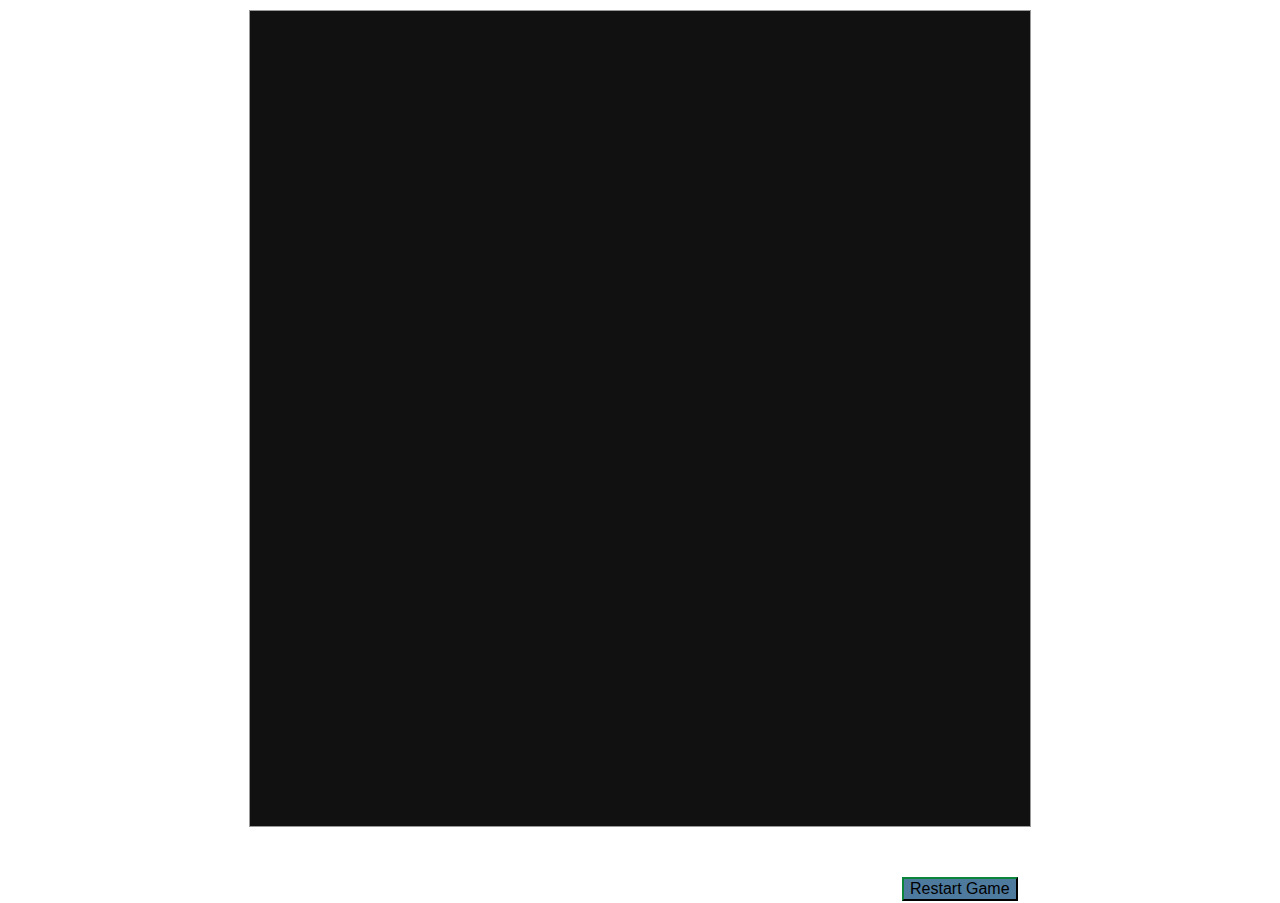
==== Concentration.html @ 76d8490f "Changed HTML Page Name" ====
<!doctype html>
<html lang="en">

<head>
	<meta charset="utf-8">
	<title>Concentration Game</title>

	<!--href sets lin to style within style folder -->
<link rel="stylesheet" type="text/css" href="styles/concentrate.css"> 
</head>
<body>
	<div id="concentration_board"></div>
		<div id ="final"></div>
		<form>
			<input type="button" id="Button" value="Restart Game">
		</form>
	<script src="scripts/concentration.js" />
	</script>
</body>
</html>
---- styles/concentrate.css ----
/* Set Font size for button attribute */
button {
    font-size: 24px;
}

div#concentration_board{
	background:rgb(17, 17, 17);
	border:#999 1px solid;
	width:770px;
    height:805px;
    position: left top;
	padding:5px;
	margin:10px auto;
}
div#concentration_board > div{
    background: url("../images/BackofCard.jpg") no-repeat;
	border:#000 1px solid;
	width:190px;
    height:266px;
    position: left top;
	float:left;
	margin:0px;
	padding:0px;
	font-size:64px;
	cursor: pointer;
    text-align: center;
    line-height: 500;
}

div#final {
    position: absolute;
    width: 770px;
    top: 835px;
    left: 572px;
    background: rgb(17, 17, 17);
    color: rgb(78, 122, 158);
    font-size: 2em;
}
form {
    position: absolute;
    top: 875px;
    left: 900px;
    padding: 2px;
    background-color: rgb(255, 255, 255);
}

form input {
    background-color: rgb(78, 122, 158);
    border-color: rgb(4, 49, 21);
    font-size: 1em;
}
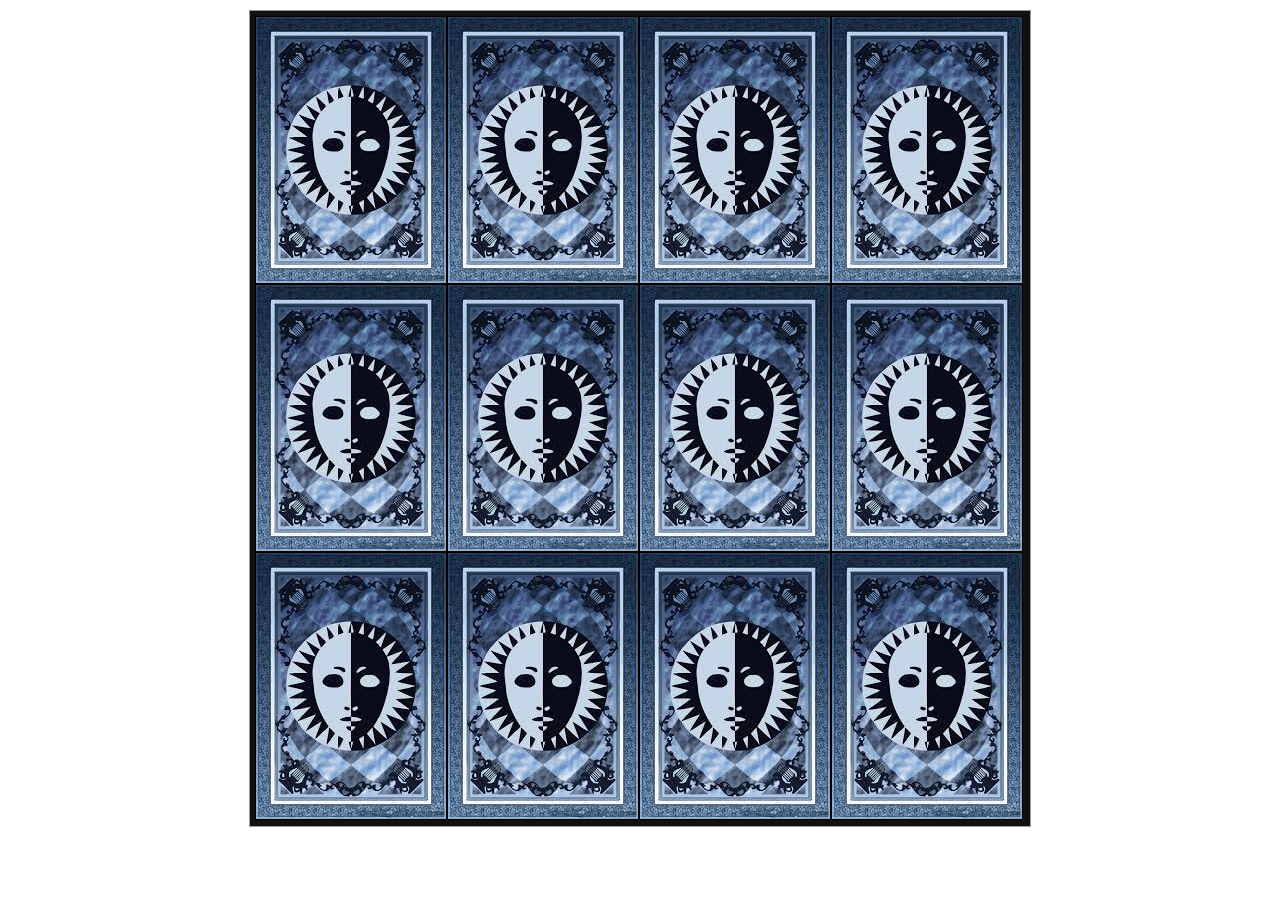
==== commit 0b94fbba: "fixed name" ====
--- a/Concentration.html
+++ b/Concentration.html
@@ -14,7 +14,7 @@
 		<form>
 			<input type="button" id="Button" value="Restart Game">
 		</form>
-	<script src="scripts/concentration.js" />
+	<script src="scripts/Concentration.js" />
 	</script>
 </body>
 </html>